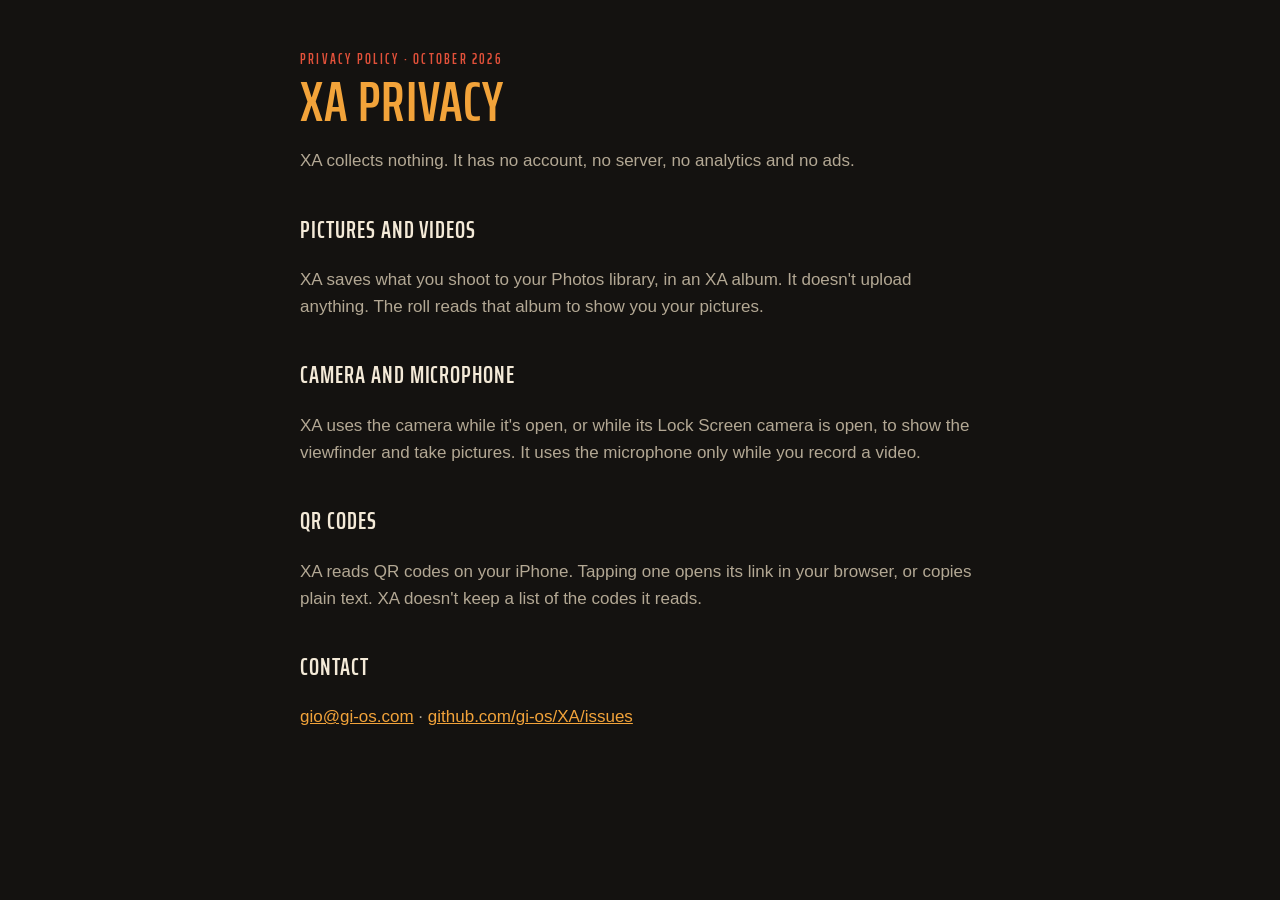
==== docs/privacy.html @ 6b78a5dd "App Store: store text, review notes, support and privacy pages, and an App Store workflow that uploa" ====
<!doctype html><html lang="en"><head><meta charset="utf-8"><meta name="viewport" content="width=device-width,initial-scale=1">
<title>XA privacy policy</title><link rel="stylesheet" href="https://fonts.googleapis.com/css2?family=Saira+Extra+Condensed:wght@600&display=swap"><link rel="stylesheet" href="style.css"></head><body><main>
<p class="eyebrow">Privacy policy · October 2026</p>
<h1>XA privacy</h1>
<p>XA collects nothing. It has no account, no server, no analytics and no ads.</p>
<h2>Pictures and videos</h2>
<p>XA saves what you shoot to your Photos library, in an XA album. It doesn't upload anything. The roll reads that album to show you your pictures.</p>
<h2>Camera and microphone</h2>
<p>XA uses the camera while it's open, or while its Lock Screen camera is open, to show the viewfinder and take pictures. It uses the microphone only while you record a video.</p>
<h2>QR codes</h2>
<p>XA reads QR codes on your iPhone. Tapping one opens its link in your browser, or copies plain text. XA doesn't keep a list of the codes it reads.</p>
<h2>Contact</h2>
<p><a href="mailto:gio@gi-os.com?subject=XA%20privacy">gio@gi-os.com</a> · <a href="https://github.com/gi-os/XA/issues">github.com/gi-os/XA/issues</a></p>
</main></body></html>
---- docs/style.css ----
:root{--bg:#141210;--ink:#f4ead8;--muted:#b3a894;--accent:#f2a33a;--red:#e2513a}
*{box-sizing:border-box}
body{margin:0;background:var(--bg);color:var(--ink);font:17px/1.6 -apple-system,BlinkMacSystemFont,"Helvetica Neue",sans-serif;padding:48px 20px 80px}
main{max-width:680px;margin:0 auto}
h1,h2,.eyebrow{font-family:"Saira Extra Condensed","Arial Narrow",sans-serif;font-weight:600;text-transform:uppercase}
h1{font-size:56px;line-height:1;margin:0 0 12px;color:var(--accent);letter-spacing:.02em}
h2{font-size:24px;margin:36px 0 6px;color:var(--ink);letter-spacing:.04em}
.eyebrow{font-size:14px;letter-spacing:.16em;color:var(--red);margin:0 0 4px}
p,li{color:var(--muted)}strong{color:var(--ink)}a{color:var(--accent)}
ul{padding-left:20px}li{margin:4px 0}
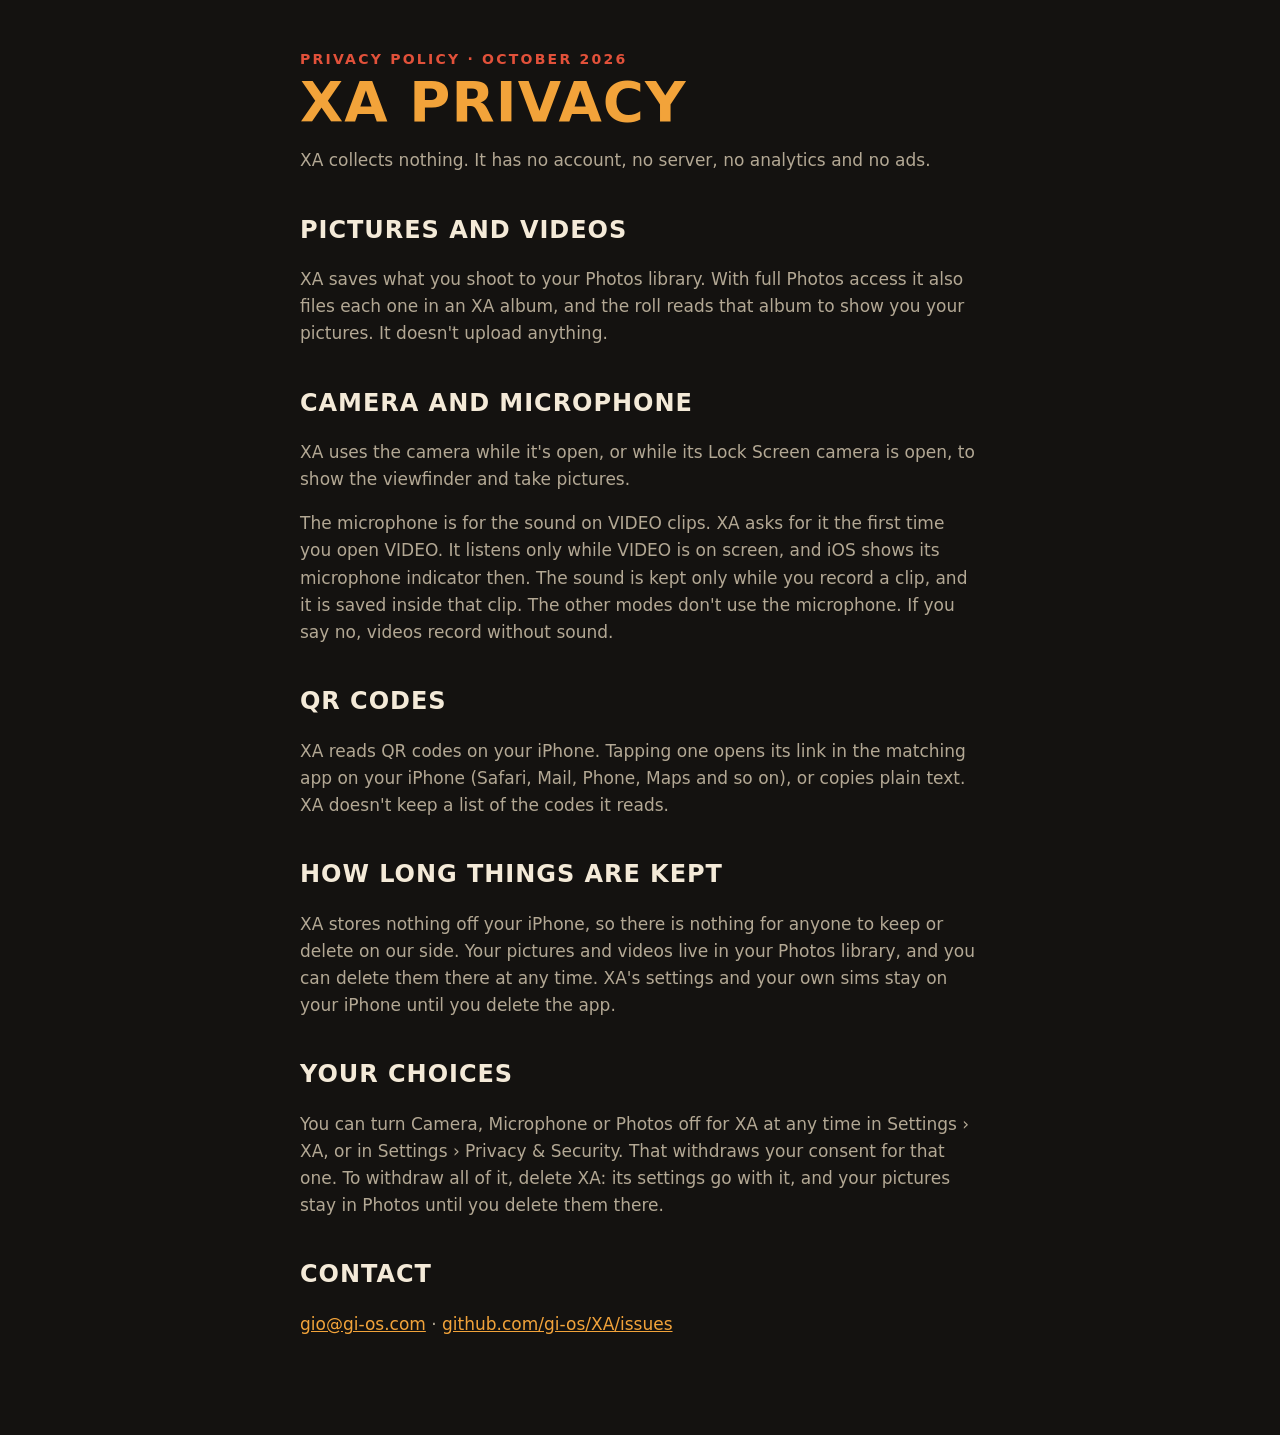
==== commit eab1a341: "1.0 listing and site: no tips, accurate claims, review notes - Every locale: tips removed (they ship" ====
--- a/docs/privacy.html
+++ b/docs/privacy.html
@@ -1,14 +1,19 @@
 <!doctype html><html lang="en"><head><meta charset="utf-8"><meta name="viewport" content="width=device-width,initial-scale=1">
-<title>XA privacy policy</title><link rel="stylesheet" href="https://fonts.googleapis.com/css2?family=Saira+Extra+Condensed:wght@600&display=swap"><link rel="stylesheet" href="style.css"></head><body><main>
+<title>XA privacy policy</title><link rel="stylesheet" href="style.css"></head><body><main>
 <p class="eyebrow">Privacy policy · October 2026</p>
 <h1>XA privacy</h1>
 <p>XA collects nothing. It has no account, no server, no analytics and no ads.</p>
 <h2>Pictures and videos</h2>
-<p>XA saves what you shoot to your Photos library, in an XA album. It doesn't upload anything. The roll reads that album to show you your pictures.</p>
+<p>XA saves what you shoot to your Photos library. With full Photos access it also files each one in an XA album, and the roll reads that album to show you your pictures. It doesn't upload anything.</p>
 <h2>Camera and microphone</h2>
-<p>XA uses the camera while it's open, or while its Lock Screen camera is open, to show the viewfinder and take pictures. It uses the microphone only while you record a video.</p>
+<p>XA uses the camera while it's open, or while its Lock Screen camera is open, to show the viewfinder and take pictures.</p>
+<p>The microphone is for the sound on VIDEO clips. XA asks for it the first time you open VIDEO. It listens only while VIDEO is on screen, and iOS shows its microphone indicator then. The sound is kept only while you record a clip, and it is saved inside that clip. The other modes don't use the microphone. If you say no, videos record without sound.</p>
 <h2>QR codes</h2>
-<p>XA reads QR codes on your iPhone. Tapping one opens its link in your browser, or copies plain text. XA doesn't keep a list of the codes it reads.</p>
+<p>XA reads QR codes on your iPhone. Tapping one opens its link in the matching app on your iPhone (Safari, Mail, Phone, Maps and so on), or copies plain text. XA doesn't keep a list of the codes it reads.</p>
+<h2>How long things are kept</h2>
+<p>XA stores nothing off your iPhone, so there is nothing for anyone to keep or delete on our side. Your pictures and videos live in your Photos library, and you can delete them there at any time. XA's settings and your own sims stay on your iPhone until you delete the app.</p>
+<h2>Your choices</h2>
+<p>You can turn Camera, Microphone or Photos off for XA at any time in Settings › XA, or in Settings › Privacy &amp; Security. That withdraws your consent for that one. To withdraw all of it, delete XA: its settings go with it, and your pictures stay in Photos until you delete them there.</p>
 <h2>Contact</h2>
 <p><a href="mailto:gio@gi-os.com?subject=XA%20privacy">gio@gi-os.com</a> · <a href="https://github.com/gi-os/XA/issues">github.com/gi-os/XA/issues</a></p>
 </main></body></html>
--- a/docs/style.css
+++ b/docs/style.css
@@ -1,10 +1,19 @@
 :root{--bg:#141210;--ink:#f4ead8;--muted:#b3a894;--accent:#f2a33a;--red:#e2513a}
 *{box-sizing:border-box}
-body{margin:0;background:var(--bg);color:var(--ink);font:17px/1.6 -apple-system,BlinkMacSystemFont,"Helvetica Neue",sans-serif;padding:48px 20px 80px}
+body{margin:0;background:var(--bg);color:var(--ink);font:17px/1.6 system-ui,-apple-system,BlinkMacSystemFont,"Segoe UI","Helvetica Neue",Arial,sans-serif;padding:48px 20px 80px}
 main{max-width:680px;margin:0 auto}
-h1,h2,.eyebrow{font-family:"Saira Extra Condensed","Arial Narrow",sans-serif;font-weight:600;text-transform:uppercase}
-h1{font-size:56px;line-height:1;margin:0 0 12px;color:var(--accent);letter-spacing:.02em}
+h1,h2,.eyebrow{font-family:"Avenir Next Condensed","Arial Narrow","Roboto Condensed","Helvetica Neue",system-ui,-apple-system,"Segoe UI",Arial,sans-serif;font-weight:600;text-transform:uppercase}
+h1{font-size:clamp(40px,11vw,56px);line-height:1;overflow-wrap:break-word;margin:0 0 12px;color:var(--accent);letter-spacing:.02em}
 h2{font-size:24px;margin:36px 0 6px;color:var(--ink);letter-spacing:.04em}
 .eyebrow{font-size:14px;letter-spacing:.16em;color:var(--red);margin:0 0 4px}
 p,li{color:var(--muted)}strong{color:var(--ink)}a{color:var(--accent)}
 ul{padding-left:20px}li{margin:4px 0}
+.lede{font-size:20px;color:var(--ink)}
+.cta{margin:20px 0 8px}.button{display:inline-block;background:var(--accent);color:#141210;font-weight:600;padding:10px 18px;border-radius:999px;text-decoration:none;margin-right:12px}
+.strip{display:flex;gap:16px;overflow-x:auto;scroll-snap-type:x mandatory;padding:24px 20px 8px;max-width:100%;-webkit-overflow-scrolling:touch}
+.strip img{flex:0 0 auto;width:260px;height:auto;border-radius:18px;scroll-snap-align:center;background:#000}
+section{margin-top:8px}
+details{border-top:1px solid #2c2722;padding:10px 0}details:last-of-type{border-bottom:1px solid #2c2722}
+summary{cursor:pointer;color:var(--ink);font-weight:600}
+footer{margin-top:48px;font-size:14px}
+@media (min-width:900px){.strip{justify-content:flex-start;padding-left:max(20px,calc((100vw - 680px)/2))}}
